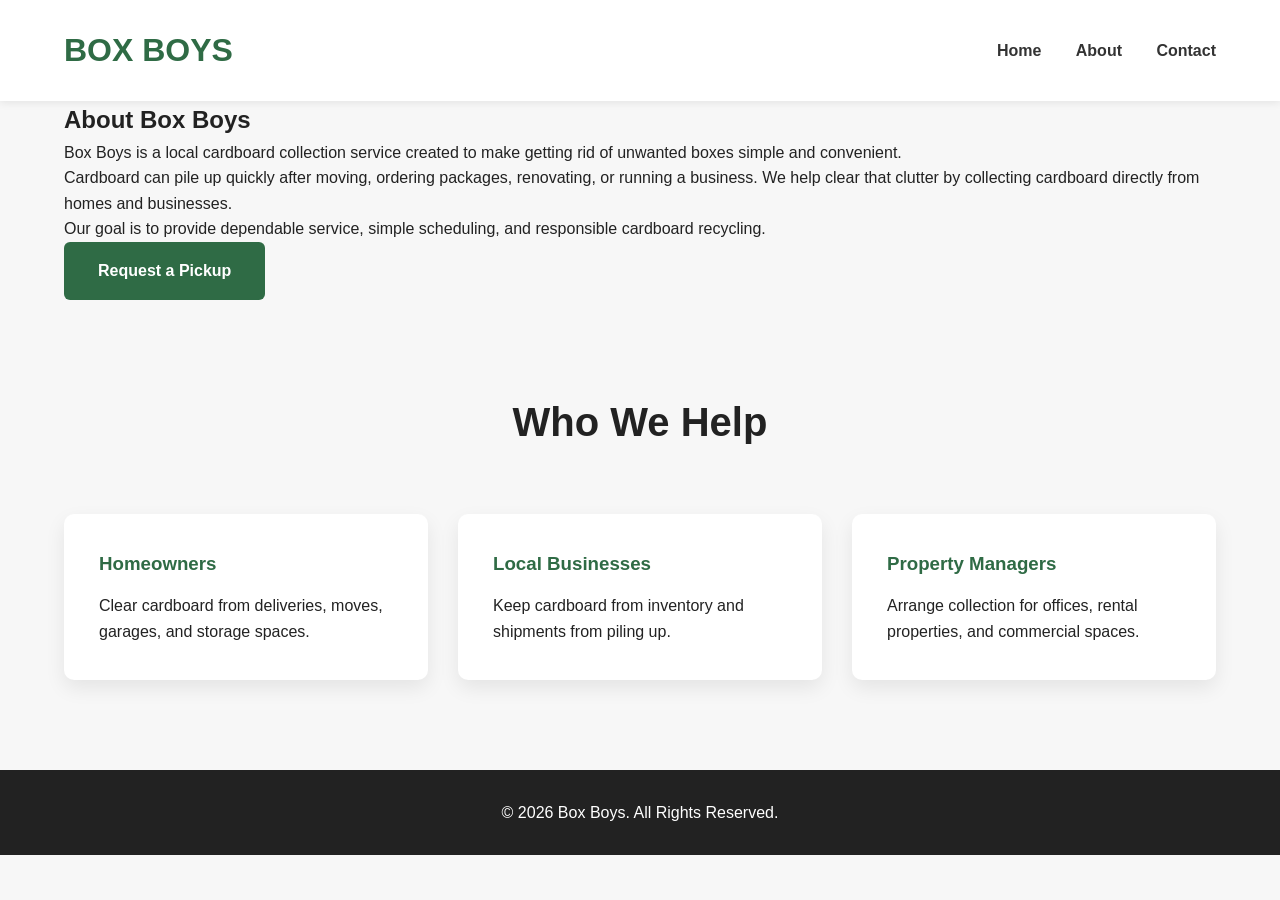
==== about.html @ 33cf4fe5 "Create about.html" ====
<!DOCTYPE html>
<html lang="en">
<head>
    <meta charset="UTF-8">
    <title>About | Box Boys</title>
    <meta name="viewport" content="width=device-width, initial-scale=1.0">

    <link rel="stylesheet" href="style.css">
</head>

<body>

    <header>
        <div class="container">

            <h1 class="logo">BOX BOYS</h1>

            <nav>
                <a href="index.html">Home</a>
                <a href="about.html">About</a>
                <a href="contact.html">Contact</a>
            </nav>

        </div>
    </header>


    <section class="about-page">

        <div class="container">

            <h2>About Box Boys</h2>

            <p>
                Box Boys is a local cardboard collection service created to make
                getting rid of unwanted boxes simple and convenient.
            </p>

            <p>
                Cardboard can pile up quickly after moving, ordering packages,
                renovating, or running a business. We help clear that clutter by
                collecting cardboard directly from homes and businesses.
            </p>

            <p>
                Our goal is to provide dependable service, simple scheduling,
                and responsible cardboard recycling.
            </p>

            <a href="contact.html" class="button">
                Request a Pickup
            </a>

        </div>

    </section>


    <section class="services">

        <div class="container">

            <h2>Who We Help</h2>

            <div class="cards">

                <div class="card">
                    <h3>Homeowners</h3>
                    <p>
                        Clear cardboard from deliveries, moves, garages,
                        and storage spaces.
                    </p>
                </div>

                <div class="card">
                    <h3>Local Businesses</h3>
                    <p>
                        Keep cardboard from inventory and shipments from
                        piling up.
                    </p>
                </div>

                <div class="card">
                    <h3>Property Managers</h3>
                    <p>
                        Arrange collection for offices, rental properties,
                        and commercial spaces.
                    </p>
                </div>

            </div>

        </div>

    </section>


    <footer>

        <div class="container">

            <p>© 2026 Box Boys. All Rights Reserved.</p>

        </div>

    </footer>

</body>
</html>
---- style.css ----
/* ===== GENERAL ===== */

*{
    margin:0;
    padding:0;
    box-sizing:border-box;
}

body{
    font-family:Arial, Helvetica, sans-serif;
    background:#f7f7f7;
    color:#222;
    line-height:1.6;
}

.container{
    width:90%;
    max-width:1200px;
    margin:auto;
}

/* ===== HEADER ===== */

header{
    background:white;
    box-shadow:0 2px 8px rgba(0,0,0,.08);
}

header .container{
    display:flex;
    justify-content:space-between;
    align-items:center;
    padding:25px 0;
}

.logo{
    font-size:2rem;
    font-weight:bold;
    color:#2f6b45;
}

nav a{
    text-decoration:none;
    color:#333;
    margin-left:30px;
    font-weight:bold;
    transition:.3s;
}

nav a:hover{
    color:#2f6b45;
}

/* ===== HERO ===== */

.hero{
    height:80vh;
    display:flex;
    align-items:center;
    text-align:center;
    background:linear-gradient(rgba(0,0,0,.45),rgba(0,0,0,.45)),
    url("https://images.unsplash.com/photo-1605600659908-0ef719419d41?auto=format&fit=crop&w=1600&q=80");
    background-size:cover;
    background-position:center;
    color:white;
}

.hero h2{
    font-size:4rem;
    margin-bottom:20px;
}

.hero p{
    font-size:1.2rem;
    max-width:700px;
    margin:auto;
    margin-bottom:35px;
}

/* ===== BUTTON ===== */

.button{
    display:inline-block;
    padding:16px 34px;
    background:#2f6b45;
    color:white;
    text-decoration:none;
    border-radius:6px;
    font-weight:bold;
    transition:.3s;
}

.button:hover{
    background:#245338;
}

/* ===== SERVICES ===== */

.services{
    padding:90px 0;
}

.services h2{
    text-align:center;
    margin-bottom:60px;
    font-size:2.5rem;
}

.cards{
    display:grid;
    grid-template-columns:repeat(3,1fr);
    gap:30px;
}

.card{
    background:white;
    padding:35px;
    border-radius:10px;
    box-shadow:0 8px 20px rgba(0,0,0,.08);
}

.card h3{
    margin-bottom:15px;
    color:#2f6b45;
}

/* ===== FOOTER ===== */

footer{
    background:#222;
    color:white;
    text-align:center;
    padding:30px 0;
}

/* ===== MOBILE ===== */

@media(max-width:900px){

.cards{
    grid-template-columns:1fr;
}

.hero h2{
    font-size:2.6rem;
}

header .container{
    flex-direction:column;
}

nav{
    margin-top:20px;
}

nav a{
    margin:0 12px;
}

}
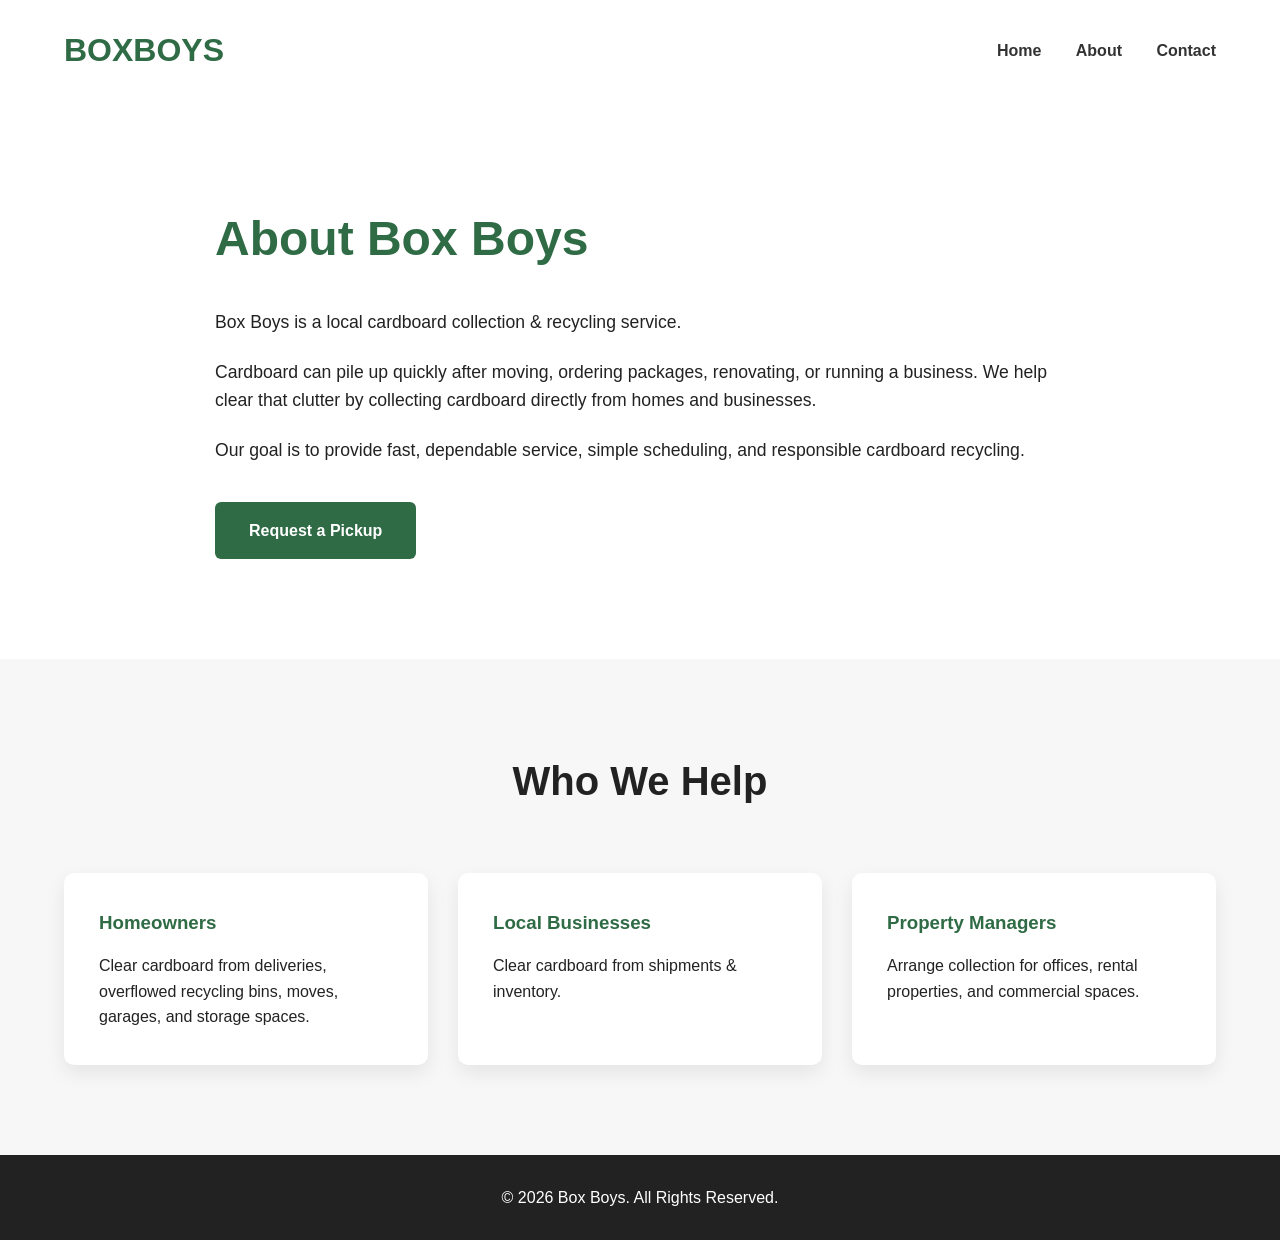
==== commit 943834ee: "Update about.html" ====
--- a/about.html
+++ b/about.html
@@ -2,7 +2,7 @@
 <html lang="en">
 <head>
     <meta charset="UTF-8">
-    <title>About | Box Boys</title>
+    <title>About | BoxBoys</title>
     <meta name="viewport" content="width=device-width, initial-scale=1.0">
 
     <link rel="stylesheet" href="style.css">
@@ -13,7 +13,7 @@
     <header>
         <div class="container">
 
-            <h1 class="logo">BOX BOYS</h1>
+            <h1 class="logo">BOXBOYS</h1>
 
             <nav>
                 <a href="index.html">Home</a>
@@ -32,8 +32,7 @@
             <h2>About Box Boys</h2>
 
             <p>
-                Box Boys is a local cardboard collection service created to make
-                getting rid of unwanted boxes simple and convenient.
+                Box Boys is a local cardboard collection & recycling service.
             </p>
 
             <p>
@@ -43,7 +42,7 @@
             </p>
 
             <p>
-                Our goal is to provide dependable service, simple scheduling,
+                Our goal is to provide fast, dependable service, simple scheduling,
                 and responsible cardboard recycling.
             </p>
 
@@ -67,7 +66,7 @@
                 <div class="card">
                     <h3>Homeowners</h3>
                     <p>
-                        Clear cardboard from deliveries, moves, garages,
+                        Clear cardboard from deliveries, overflowed recycling bins, moves, garages,
                         and storage spaces.
                     </p>
                 </div>
@@ -75,8 +74,7 @@
                 <div class="card">
                     <h3>Local Businesses</h3>
                     <p>
-                        Keep cardboard from inventory and shipments from
-                        piling up.
+                        Clear cardboard from shipments & inventory.
                     </p>
                 </div>
 
--- a/style.css
+++ b/style.css
@@ -58,10 +58,12 @@
     display:flex;
     align-items:center;
     text-align:center;
-    background:linear-gradient(rgba(0,0,0,.45),rgba(0,0,0,.45)),
-    url("https://images.unsplash.com/photo-1605600659908-0ef719419d41?auto=format&fit=crop&w=1600&q=80");
+    background:
+        linear-gradient(rgba(0,0,0,.45), rgba(0,0,0,.45)),
+        url("boxboys3.png");
     background-size:cover;
     background-position:center;
+    background-repeat:no-repeat;
     color:white;
 }
 
@@ -158,3 +160,76 @@
 }
 
 }
+
+/* ===== ABOUT PAGE ===== */
+
+.about-page{
+    padding:100px 0;
+    background:white;
+}
+
+.about-page .container{
+    max-width:850px;
+}
+
+.about-page h2{
+    font-size:3rem;
+    margin-bottom:30px;
+    color:#2f6b45;
+}
+
+.about-page p{
+    font-size:1.1rem;
+    margin-bottom:22px;
+}
+
+.about-page .button{
+    margin-top:15px;
+}
+
+/* ===== CONTACT PAGE ===== */
+
+.contact-page{
+    padding:100px 0;
+}
+
+.contact-page .container{
+    max-width:700px;
+}
+
+.contact-page h2{
+    font-size:3rem;
+    color:#2f6b45;
+    margin-bottom:20px;
+}
+
+.contact-page p{
+    margin-bottom:35px;
+    font-size:1.1rem;
+}
+
+form{
+    display:flex;
+    flex-direction:column;
+    gap:20px;
+}
+
+input,
+textarea{
+    width:100%;
+    padding:16px;
+    font-size:1rem;
+    border:1px solid #ccc;
+    border-radius:6px;
+    font-family:inherit;
+}
+
+textarea{
+    resize:vertical;
+}
+
+button{
+    border:none;
+    cursor:pointer;
+    font-size:1rem;
+}
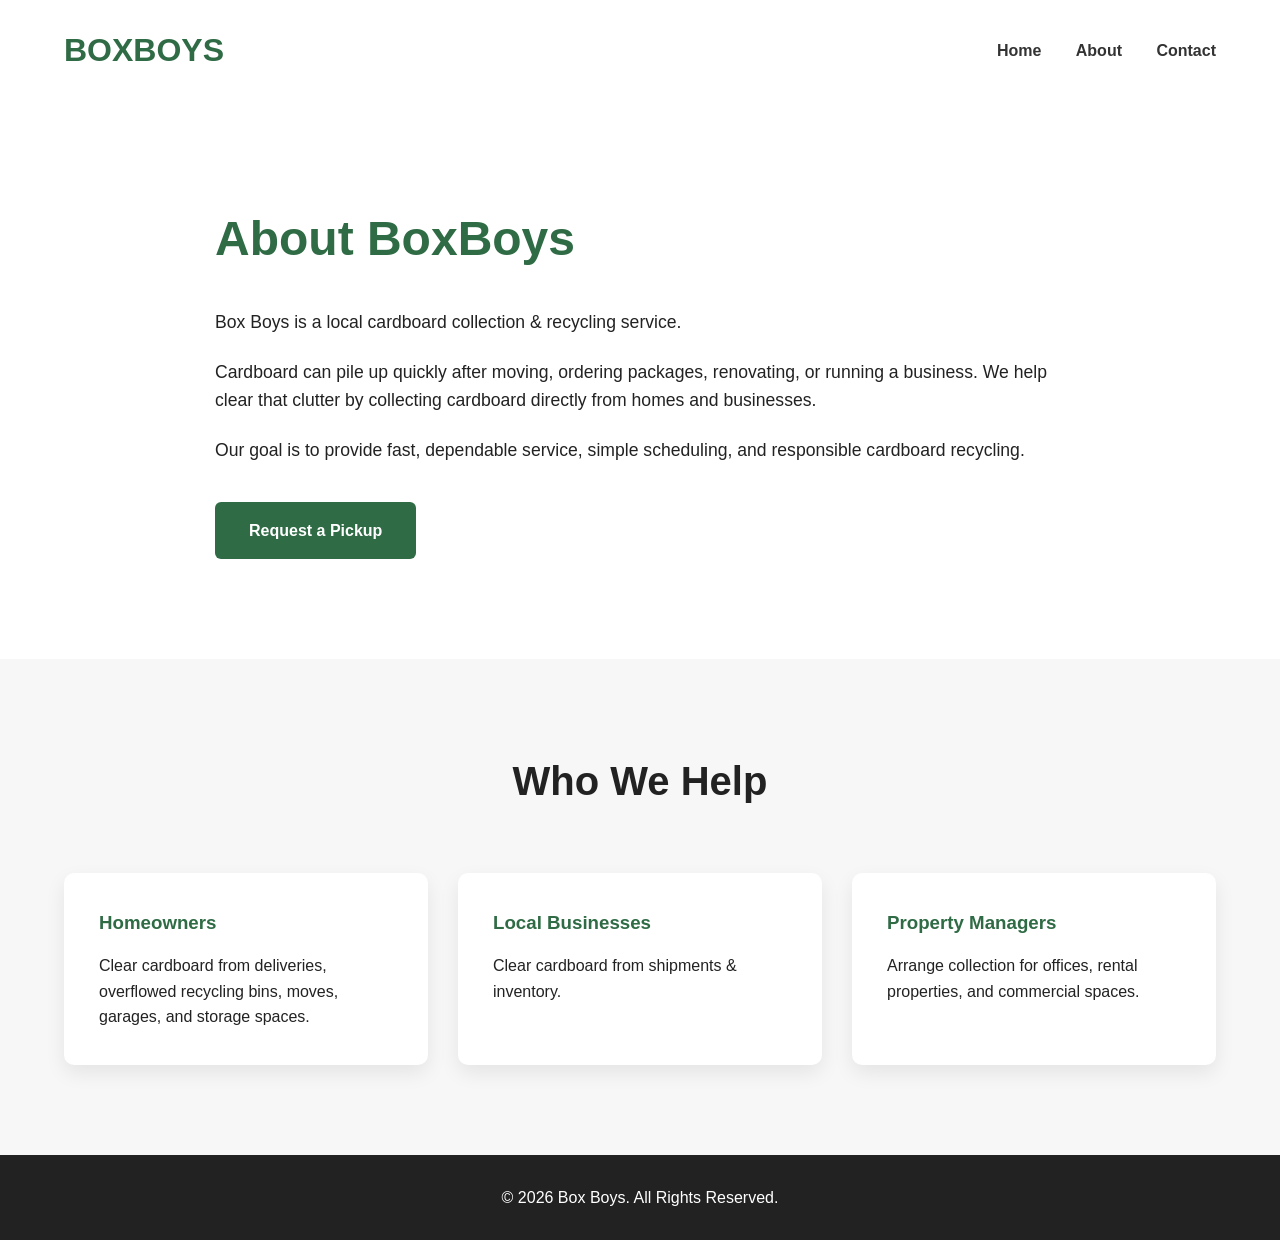
==== commit 010cadb2: "Update about.html" ====
--- a/about.html
+++ b/about.html
@@ -29,7 +29,7 @@
 
         <div class="container">
 
-            <h2>About Box Boys</h2>
+            <h2>About BoxBoys</h2>
 
             <p>
                 Box Boys is a local cardboard collection & recycling service.
